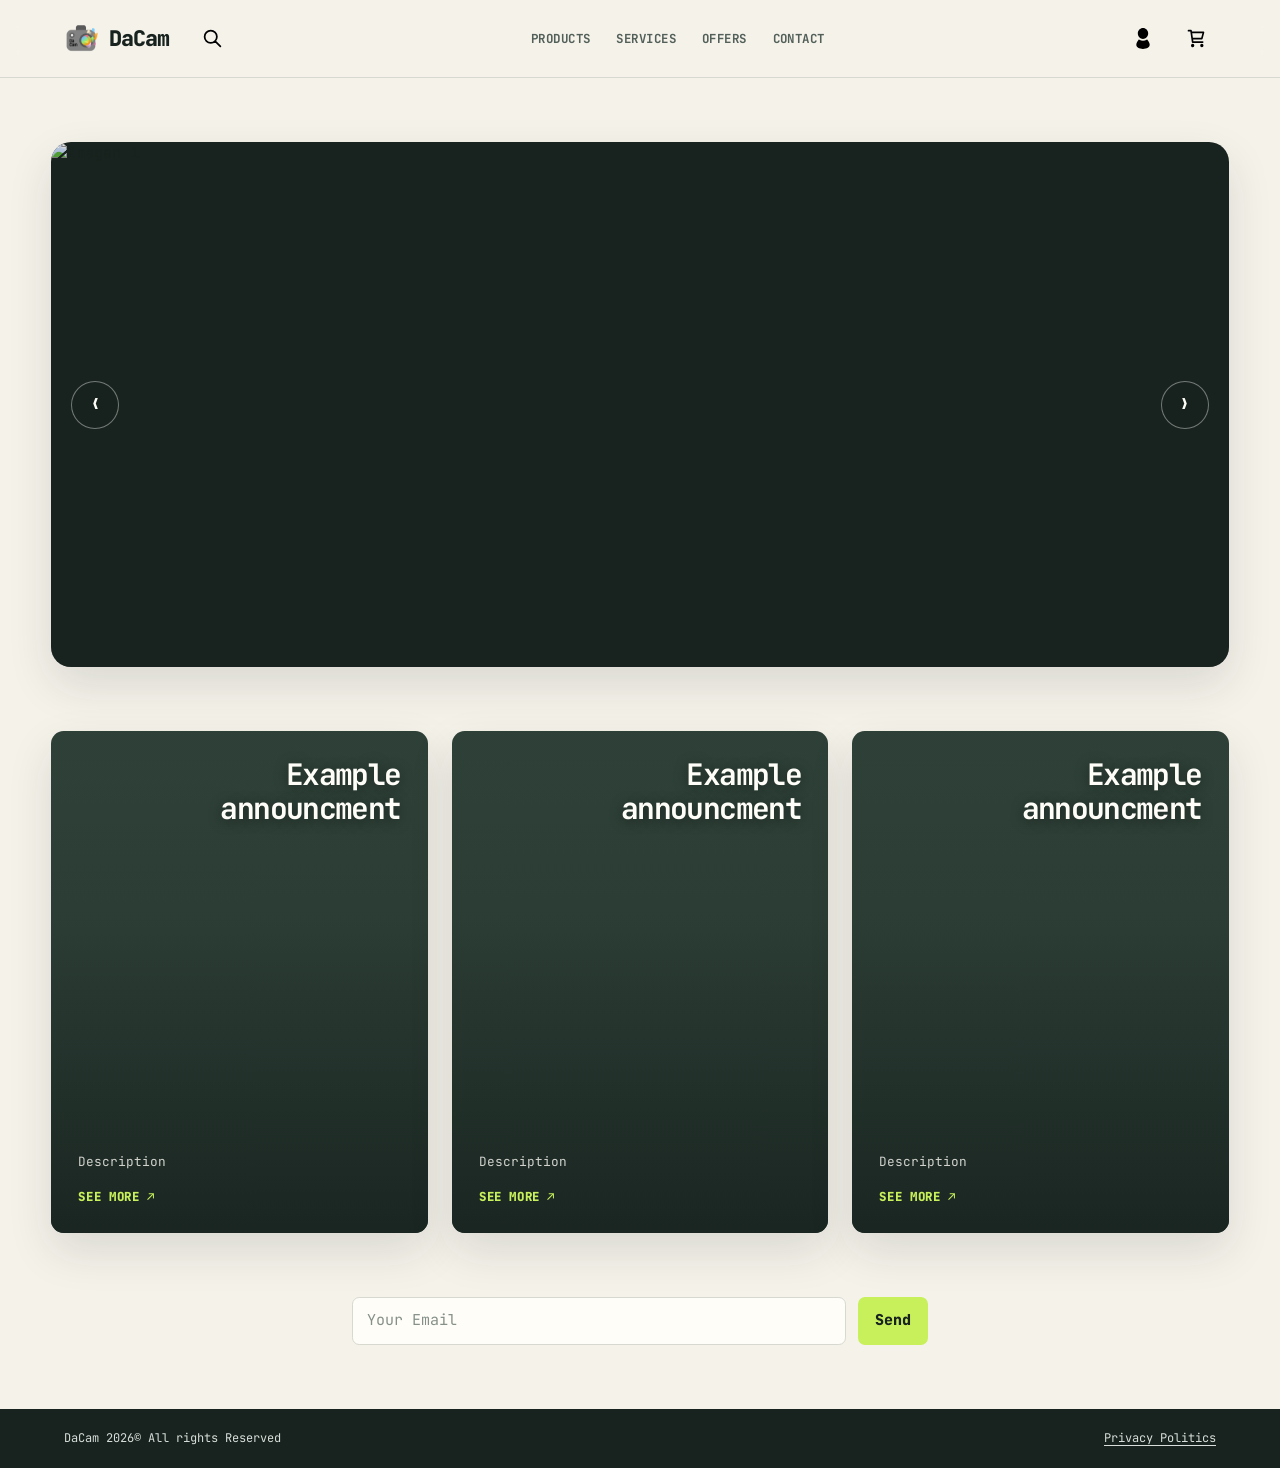
==== index.html @ 2078da5f "cambio rama LIAM" ====
<!DOCTYPE html>
<html lang="en">

<head>
  <meta charset="UTF-8">
  <meta name="viewport" content="width=device-width, initial-scale=1.0">
  <title>DaCam</title>
  <link rel="stylesheet" href="styles/style.css">
  <link rel="preconnect" href="https://fonts.googleapis.com">
  <link rel="preconnect" href="https://fonts.gstatic.com" crossorigin>
  <link href="https://fonts.googleapis.com/css2?family=JetBrains+Mono:ital,wght@0,100..800;1,100..800&display=swap"
    rel="stylesheet">
</head>

<body>
  <header>
    <a class="logo" href="index.html">
      <img src="images/DaCam.png" alt="logo">
      <p>DaCam</p>
    </a>
    <div class="options">
      <button id="search" type="button" aria-label="Buscar"><img src="svgs/search-alt-1-svgrepo-com.svg"
          alt=""></button>
      <ul class="nav">
        <li>
          <a href="products.html">Products</a>
        </li>
        <li>
          <a href="">Services</a>
        </li>
        <li>
          <a href="">offers</a>
        </li>
        <li>
          <a href="">contact</a>
        </li>
      </ul>
      <button id="login" type="button" aria-label="Iniciar sesión"
        onclick="window.location.href='logins/email.html'"><img src="svgs/person-svgrepo-com.svg" alt=""></button>
      <button id="cart" type="button" aria-label="Carrito de compras" onclick="window.location.href='carrito.html'"><img
          src="svgs/cart-shopping-svgrepo-com.svg" alt=""></button>
    </div>
  </header>
  <div class="carousel">
    <div class="carousel-track">
      <div class="carousel-slide"><img src="https://picsum.photos/id/1015/600/400" alt="Imagen 1"></div>
      <div class="carousel-slide"><img src="https://picsum.photos/id/1016/600/400" alt="Imagen 2"></div>
      <div class="carousel-slide"><img src="https://picsum.photos/id/1018/600/400" alt="Imagen 3"></div>

    </div>
    <button class="carousel-button prev">&#10094;</button>
    <button class="carousel-button next">&#10095;</button>
  </div>
  <div class="anuncios">
    <div class="anuncio" id="AN1">
      <h3 class="tituloanunciio">Example announcment</h3>
      <p class="descripcion">Description</p>
      <a href="#">See More</a>
    </div>
    <div class="anuncio" id="AN1">
      <h3 class="tituloanunciio">Example announcment</h3>
      <p class="descripcion">Description</p>
      <a href="#">See More</a>
    </div>
    <div class="anuncio" id="AN1">
      <h3 class="tituloanunciio">Example announcment</h3>
      <p class="descripcion">Description</p>
      <a href="#">See More</a>
    </div>
  </div>
  <div class="lastStock">
    <input id="email" type="email" placeholder="Your Email">
    <button type="button" onclick="send()">Send</button>
  </div>
  <footer>
    <p>DaCam 2026© All rights Reserved</p>
    <a>Privacy Politics</a>
  </footer>
  <script src="scripts/script.js"></script>
</body>

</html>
---- styles/style.css ----
/* ============================================================
   VARIABLES
   ============================================================ */

:root {
  --ink: #18231f;
  --ink-soft: #53605a;
  --paper: #f5f2ea;
  --surface: #fffdf8;
  --line: #d7d8d0;

  --brand: #c7f05a;
  --brand-deep: #8eae29;
  --accent: #ff6e42;
  --danger: #b53535;

  --radius-sm: .45rem;
  --radius-md: .8rem;
  --radius-lg: 1.25rem;

  --space-1: .5rem;
  --space-2: .75rem;
  --space-3: 1rem;
  --space-4: 1.5rem;
  --space-5: 2.25rem;
  --space-6: 4rem;

  --shadow-raised: 0 18px 45px rgb(24 35 31 / 12%);
  --shadow-line: 0 1px 0 rgb(24 35 31 / 8%);

  --transition-fast: 160ms ease;
  --transition-normal: 260ms cubic-bezier(.2, .8, .2, 1);
}


/* ============================================================
   RESET / BASE
   ============================================================ */

*,
*::before,
*::after {
  box-sizing: border-box;
}

html {
  scroll-behavior: smooth;
}

body {
  min-width: 320px;
  margin: 0;
  color: var(--ink);
  background: var(--paper);
  font-family: "JetBrains Mono", ui-monospace, SFMono-Regular, Menlo, monospace;
  font-size: .94rem;
  line-height: 1.55;
}

img {
  max-width: 100%;
}

button,
input {
  font: inherit;
}

button {
  cursor: pointer;
}

a {
  color: inherit;
}


/* ============================================================
   TYPOGRAPHY
   ============================================================ */

h1,
h2,
h3,
p {
  margin-top: 0;
}

h2,
h3 {
  line-height: 1.15;
  letter-spacing: -.055em;
}

h2 {
  font-size: clamp(1.5rem, 3vw, 2.4rem);
}

h3 {
  font-size: clamp(1.05rem, 2vw, 1.3rem);
}


/* ============================================================
   HEADER / NAVIGATION
   ============================================================ */

header {
  position: sticky;
  z-index: 10;
  top: 0;
  display: flex;
  min-height: 4.9rem;
  align-items: center;
  justify-content: space-between;
  gap: var(--space-4);
  padding: .7rem clamp(1rem, 5vw, 5rem);
  background: rgb(245 242 234 / 92%);
  border-bottom: 1px solid var(--line);
  backdrop-filter: blur(14px);
}

/* -- Logo -- */
.logo {
  display: inline-flex;
  align-items: center;
  gap: .65rem;
  text-decoration: none;
  font-weight: 800;
  letter-spacing: -.07em;
}

.logo img {
  width: 2.15rem;
  height: 2.15rem;
  object-fit: contain;
}

.logo p {
  margin: 0;
  font-size: 1.35rem;
}

/* -- Options bar -- */
.options {
  display: flex;
  flex: 1;
  align-items: center;
  justify-content: flex-end;
  gap: clamp(.4rem, 1vw, 1rem);
}

/* -- Nav links -- */
.nav {
  display: flex;
  gap: clamp(.85rem, 2vw, 2rem);
  margin: 0 auto;
  padding: 0;
  list-style: none;
}

.nav a {
  position: relative;
  display: block;
  padding: .45rem 0;
  color: var(--ink-soft);
  font-size: .78rem;
  font-weight: 700;
  letter-spacing: .04em;
  text-decoration: none;
  text-transform: uppercase;
  transition: color var(--transition-fast);
}

.nav a::after {
  position: absolute;
  right: 0;
  bottom: .15rem;
  left: 0;
  height: 2px;
  content: "";
  background: var(--brand-deep);
  transform: scaleX(0);
  transform-origin: left;
  transition: transform var(--transition-fast);
}

.nav a:hover,
.nav a:focus-visible {
  color: var(--ink);
}

.nav a:hover::after,
.nav a:focus-visible::after {
  transform: scaleX(1);
}

/* -- Icon buttons (search / login / cart) -- */
#search,
#login,
#cart {
  display: grid;
  width: 2.5rem;
  height: 2.5rem;
  padding: .55rem;
  place-items: center;
  color: var(--ink);
  background: transparent;
  border: 1px solid transparent;
  border-radius: 50%;
  transition:
    background var(--transition-fast),
    border-color var(--transition-fast),
    transform var(--transition-fast);
}

#search:hover,
#login:hover,
#cart:hover {
  background: var(--surface);
  border-color: var(--line);
  transform: translateY(-2px);
}

#search img,
#login img,
#cart img {
  width: 100%;
  height: 100%;
  object-fit: contain;
}


/* ============================================================
   HOME / CAROUSEL
   ============================================================ */

.carousel {
  position: relative;
  width: min(100% - clamp(2rem, 8vw, 10rem), 88rem);
  margin: clamp(1.5rem, 5vw, 4rem) auto;
  overflow: hidden;
  background: var(--ink);
  border-radius: var(--radius-lg);
  box-shadow: var(--shadow-raised);
}

.carousel-track {
  display: flex;
  transition: transform 500ms cubic-bezier(.2, .8, .2, 1);
}

.carousel-slide {
  flex: 0 0 100%;
  min-width: 100%;
}

.carousel-slide img {
  display: block;
  width: 100%;
  height: clamp(16rem, 41vw, 33rem);
  object-fit: cover;
  opacity: .88;
}

.carousel::after {
  position: absolute;
  right: 0;
  bottom: 0;
  left: 0;
  height: 35%;
  content: "";
  pointer-events: none;
  background: linear-gradient(transparent, rgb(24 35 31 / .35));
}

.carousel-button {
  position: absolute;
  z-index: 1;
  top: 50%;
  display: grid;
  width: 3rem;
  height: 3rem;
  place-items: center;
  color: var(--surface);
  background: rgb(24 35 31 / .65);
  border: 1px solid rgb(255 253 248 / .4);
  border-radius: 50%;
  transform: translateY(-50%);
  transition:
    background var(--transition-fast),
    transform var(--transition-fast);
}

.carousel-button:hover {
  background: var(--accent);
  transform: translateY(-50%) scale(1.06);
}

.carousel-button.prev {
  left: 1.25rem;
}

.carousel-button.next {
  right: 1.25rem;
}


/* ============================================================
   ANUNCIOS / LAST STOCK
   ============================================================ */

.anuncios,
.lastStock {
  width: min(100% - clamp(2rem, 8vw, 10rem), 74rem);
  margin: 0 auto clamp(2rem, 5vw, 4rem);
}

.anuncios {
  display: grid;
  grid-template-columns: repeat(auto-fit, minmax(15rem, 1fr));
  gap: clamp(1rem, 2vw, 1.5rem);
  align-items: start;
}

.anuncio {
  position: relative;
  display: flex;
  flex-direction: column;
  min-height: 21rem;
  aspect-ratio: 3 / 4;
  padding: clamp(1.15rem, 3vw, 1.7rem);
  overflow: hidden;
  isolation: isolate;
  color: var(--surface);
  background: #30433a center / cover no-repeat;
  border-radius: var(--radius-md);
  box-shadow: var(--shadow-raised);
  transition:
    transform var(--transition-normal),
    box-shadow var(--transition-normal);
}

#AN1 {
  background-image: url("https://picsum.photos/id/1015/900/1200");
}

.anuncio::before {
  position: absolute;
  z-index: -1;
  inset: 0;
  content: "";
  background: linear-gradient(180deg,
      rgb(24 35 31 / .1) 10%,
      rgb(24 35 31 / .2) 38%,
      rgb(24 35 31 / .92) 100%);
}

.anuncio:hover {
  box-shadow: 0 25px 50px rgb(24 35 31 / 20%);
  transform: translateY(-5px);
}

.tituloanunciio {
  max-width: 88%;
  margin: 0 0 auto auto;
  font-size: clamp(1.25rem, 2.35vw, 1.85rem);
  text-align: right;
  text-shadow: 0 2px 14px rgb(0 0 0 / .4);
}

.descripcion {
  max-width: 28rem;
  margin: 5.75rem 0 .9rem;
  color: rgb(255 253 248 / .8);
  font-size: .8rem;
}

.anuncio a {
  align-self: flex-start;
  padding: 0;
  color: var(--brand);
  font-size: .78rem;
  font-weight: 800;
  letter-spacing: .05em;
  text-decoration: none;
  text-transform: uppercase;
  transition:
    color var(--transition-fast),
    transform var(--transition-fast);
}

.anuncio a::after {
  margin-left: .45rem;
  content: "↗";
}

.anuncio a:hover {
  color: var(--surface);
  transform: translateX(3px);
}

.lastStock {
  display: flex;
  max-width: 36rem;
  gap: var(--space-2);
  align-items: end;
}


/* ============================================================
   PRODUCT CARD  (.producto)
   Relacion 3/4 — vertical — columna: imagen › titulo › rating › precio
   ============================================================ */

.producto {
  position: relative;
  display: flex;
  flex-direction: column;
  aspect-ratio: 3 / 4;
  overflow: hidden;
  background: var(--surface);
  border: 1px solid var(--line);
  border-radius: var(--radius-md);
  box-shadow: var(--shadow-line);
  text-decoration: none;
  color: var(--ink);
  transition:
    transform var(--transition-normal),
    box-shadow var(--transition-normal);
}

.producto:hover {
  transform: translateY(-5px);
  box-shadow: var(--shadow-raised);
}

/* Imagen */
.producto__img {
  flex: 0 0 58%;
  width: 100%;
  height: 58%;
  object-fit: cover;
  display: block;
  transition: transform var(--transition-normal);
}

.producto:hover .producto__img {
  transform: scale(1.04);
}

/* Cuerpo de texto */
.producto__body {
  display: flex;
  flex-direction: column;
  gap: var(--space-1);
  flex: 1;
  padding: var(--space-3) var(--space-3) var(--space-2);
}

/* Titulo */
.producto__titulo {
  margin: 0;
  font-size: clamp(.85rem, 1.4vw, 1rem);
  font-weight: 700;
  letter-spacing: -.03em;
  line-height: 1.3;
  display: -webkit-box;
  -webkit-line-clamp: 2;
  -webkit-box-orient: vertical;
  overflow: hidden;
}

/* Calificacion */
.producto__rating {
  display: flex;
  align-items: center;
  gap: .35rem;
  font-size: .78rem;
  color: var(--ink-soft);
}

.producto__estrellas {
  color: var(--accent);
  letter-spacing: .1em;
  font-size: .82rem;
}

/* Precio */
.producto__precio {
  margin-top: auto;
  font-size: clamp(1rem, 1.8vw, 1.2rem);
  font-weight: 800;
  letter-spacing: -.06em;
}

.producto__precio--oferta {
  color: var(--brand-deep);
  font-size: .75rem;
  font-weight: 700;
  letter-spacing: 0;
}


/* ============================================================
   PRODUCTS PAGE  (.productsContainer)
   ============================================================ */

.productsContainer {
  width: min(100% - clamp(2rem, 7vw, 8rem), 90rem);
  margin: clamp(1.5rem, 4vw, 3rem) auto;
}

#filters {
  display: flex;
  align-items: center;
  gap: var(--space-2);
  margin-bottom: var(--space-4);
  font-size: .82rem;
  font-weight: 700;
}

#filter {
  min-height: 2.4rem;
  padding: .45rem .75rem;
  background: var(--surface);
  border: 1px solid var(--line);
  border-radius: var(--radius-sm);
  font: inherit;
  cursor: pointer;
  outline: none;
  transition:
    border-color var(--transition-fast),
    box-shadow var(--transition-fast);
}

#filter:focus {
  border-color: var(--brand-deep);
  box-shadow: 0 0 0 3px rgb(199 240 90 / .4);
}

#products {
  display: grid;
  grid-template-columns: repeat(auto-fill, minmax(14rem, 1fr));
  gap: clamp(1rem, 2vw, 1.5rem);
}

#pagination {
  display: flex;
  justify-content: center;
  gap: var(--space-2);
  margin-top: var(--space-5);
}


/* ============================================================
   MAIN PRODUCT LAYOUT  (product detail page)
   ============================================================ */

.mainshop {
  display: grid;
  grid-template-columns: minmax(0, 1.35fr) minmax(16rem, .9fr) minmax(15rem, .65fr);
  gap: clamp(1rem, 2vw, 2rem);
  width: min(100% - clamp(2rem, 7vw, 8rem), 90rem);
  margin: clamp(1.5rem, 4vw, 3.5rem) auto;
  align-items: start;
}

.imgs,
.specs,
.buyPannel,
#questions,
.ratingsMain,
.otherUsersBuy,
#seothers>div {
  background: var(--surface);
  border: 1px solid var(--line);
  border-radius: var(--radius-md);
  box-shadow: var(--shadow-line);
}

/* Product images panel */
.imgs {
  display: grid;
  grid-template-columns: 4.5rem 1fr;
  min-height: 29rem;
  overflow: hidden;
}

.miniImgs {
  display: flex;
  flex-direction: column;
  gap: .65rem;
  padding: .65rem;
  background: #eeece4;
  border-right: 1px solid var(--line);
  overflow-y: auto;
}

/* Botones de miniatura */
.mini-thumb {
  flex: 0 0 auto;
  width: 100%;
  padding: 0;
  background: none;
  border: 2px solid transparent;
  border-radius: var(--radius-sm);
  overflow: hidden;
  cursor: pointer;
  transition:
    border-color var(--transition-fast),
    transform var(--transition-fast);
}

.mini-thumb img {
  display: block;
  width: 100%;
  aspect-ratio: 3 / 4;
  object-fit: cover;
}

.mini-thumb:hover {
  border-color: var(--ink-soft);
  transform: none;
  box-shadow: none;
}

.mini-thumb--activa {
  border-color: var(--brand-deep);
}

.mini-thumb--activa:hover {
  border-color: var(--brand-deep);
}

#buyImage {
  width: 100%;
  height: 100%;
  max-height: 38rem;
  padding: clamp(1rem, 3vw, 2.5rem);
  object-fit: contain;
}

/* Specs */
.specs {
  padding: clamp(1.25rem, 3vw, 2.25rem);
}

.specs h2 {
  margin-bottom: .75rem;
}

#stars,
#starSecond {
  min-height: 1.2rem;
  color: var(--accent);
  letter-spacing: .16em;
}

#buyPrice {
  margin: 1.6rem 0 0;
  font-size: clamp(1.7rem, 3vw, 2.45rem);
  font-weight: 800;
  letter-spacing: -.08em;
}

#buyPriceOffer {
  color: var(--brand-deep);
  font-size: .8rem;
  font-weight: 700;
}

#specsResume {
  padding-left: 1.15rem;
  color: var(--ink-soft);
}

#specsResume li+li {
  margin-top: .6rem;
}

/* Buy panel */
.buyPannel {
  position: sticky;
  top: 6rem;
  display: flex;
  flex-direction: column;
  gap: var(--space-3);
  padding: var(--space-4);
}

#DeliveryPrice,
#buyStock {
  padding: .8rem 0;
  border-bottom: 1px solid var(--line);
  font-weight: 700;
}

#buyButtons {
  display: grid;
  gap: .65rem;
}

.others {
  display: grid;
  gap: .65rem;
  color: var(--ink-soft);
  font-size: .78rem;
}


/* ============================================================
   CONTENT BLOCKS
   ============================================================ */

#seothers {
  display: grid;
  grid-template-columns: repeat(3, minmax(0, 1fr));
  gap: var(--space-3);
  width: min(100% - clamp(2rem, 7vw, 8rem), 90rem);
  margin: 0 auto var(--space-5);
}

#seothers>div {
  min-height: 9rem;
  padding: var(--space-4);
}

#questions,
.ratingsMain,
.otherUsersBuy {
  width: min(100% - clamp(2rem, 7vw, 8rem), 90rem);
  margin: 0 auto var(--space-5);
  padding: clamp(1.25rem, 3vw, 2.25rem);
}

#questions {
  display: grid;
  grid-template-columns: minmax(0, 1fr) auto;
  gap: var(--space-2);
}

#questions a {
  grid-column: 1 / -1;
  color: var(--ink-soft);
  font-size: .8rem;
}

.ratingsMain {
  display: grid;
  grid-template-columns: minmax(11rem, .5fr) 1fr;
  gap: var(--space-5);
}

#ratingsStats {
  padding-right: var(--space-4);
  border-right: 1px solid var(--line);
}

#ratingNumber {
  margin-bottom: .3rem;
  font-size: clamp(2.5rem, 7vw, 5.5rem);
}

.otherUsersBuy>h2 {
  margin-bottom: var(--space-4);
}

#othersCarrousel {
  display: grid;
  grid-template-columns: auto minmax(0, 1fr) auto;
  gap: var(--space-2);
  align-items: center;
}

#othersCarrousel button {
  display: flex;
  align-items: center;
  justify-content: center;
  width: 2.75rem;
  height: 2.75rem;
  padding: 0;
  border: 1px solid var(--line);
  border-radius: 50%;
  background: var(--surface);
  color: var(--ink);
  font-size: 1.1rem;
  cursor: pointer;
  transition:
    background var(--transition-fast),
    border-color var(--transition-fast),
    transform var(--transition-fast);
}

#othersCarrousel button:hover {
  background: var(--brand);
  border-color: var(--brand-deep);
  transform: scale(1.05);
}

#carrouselContainer {
  display: flex;
  gap: var(--space-4);
  overflow-x: auto;
  scroll-behavior: smooth;
  scrollbar-width: none;
  padding: .5rem 0;
}

#carrouselContainer::-webkit-scrollbar {
  display: none;
}

#carrouselContainer .producto {
  flex: 0 0 15rem;
  width: 15rem;
}


/* ============================================================
   FORMS / BUTTONS
   ============================================================ */

input {
  width: 100%;
  min-height: 2.8rem;
  padding: .7rem .85rem;
  color: var(--ink);
  background: var(--surface);
  border: 1px solid var(--line);
  border-radius: var(--radius-sm);
  outline: none;
  transition:
    border-color var(--transition-fast),
    box-shadow var(--transition-fast);
}

input::placeholder {
  color: #849089;
}

input:focus {
  border-color: var(--brand-deep);
  box-shadow: 0 0 0 3px rgb(199 240 90 / .4);
}

input:invalid:not(:placeholder-shown) {
  border-color: var(--danger);
}

button:not(#search, #login, #cart, .carousel-button) {
  min-height: 2.8rem;
  padding: .7rem 1rem;
  color: var(--ink);
  background: var(--brand);
  border: 1px solid transparent;
  border-radius: var(--radius-sm);
  font-weight: 800;
  transition:
    background var(--transition-fast),
    transform var(--transition-fast),
    box-shadow var(--transition-fast);
}

button:not(#search, #login, #cart, .carousel-button):hover {
  background: #d8f980;
  transform: translateY(-2px);
  box-shadow: 0 7px 16px rgb(24 35 31 / .12);
}

button:not(#search, #login, #cart, .carousel-button):active {
  transform: translateY(0);
  box-shadow: none;
}

#buyAddToCart,
#help {
  background: var(--surface);
  border-color: var(--ink);
}

#buyAddToCart:hover,
#help:hover {
  background: #eeece4;
}

button:disabled {
  opacity: .5;
  cursor: not-allowed;
  transform: none !important;
  box-shadow: none !important;
}

:focus-visible {
  outline: 3px solid var(--accent);
  outline-offset: 3px;
}


/* ============================================================
   FOOTER
   ============================================================ */

footer {
  display: flex;
  justify-content: space-between;
  gap: var(--space-3);
  width: 100%;
  margin-top: var(--space-6);
  padding: 1.25rem clamp(1rem, 5vw, 5rem);
  color: #d8ded9;
  background: var(--ink);
  font-size: .75rem;
}

footer p {
  margin: 0;
}

footer a {
  text-decoration: underline;
  text-underline-offset: .2rem;
}


/* ============================================================
   RESPONSIVE
   ============================================================ */

@media (max-width: 960px) {
  .mainshop {
    grid-template-columns: minmax(0, 1fr) minmax(16rem, .8fr);
  }

  .buyPannel {
    position: static;
    grid-column: 1 / -1;
    display: grid;
    grid-template-columns: repeat(2, 1fr);
    align-items: start;
  }

  #buyButtons {
    grid-column: 1 / -1;
    grid-template-columns: 1fr 1fr;
  }

  .others {
    grid-column: 1 / -1;
    grid-template-columns: repeat(3, 1fr);
  }
}

@media (max-width: 700px) {
  header {
    position: static;
    flex-wrap: wrap;
    gap: .3rem;
  }

  .options {
    width: 100%;
    flex-wrap: wrap;
  }

  .nav {
    order: 3;
    width: 100%;
    justify-content: space-between;
    gap: .4rem;
  }

  .nav a {
    font-size: .66rem;
  }

  .carousel,
  .anuncios,
  .lastStock,
  .mainshop,
  #seothers,
  #questions,
  .ratingsMain,
  .otherUsersBuy {
    width: calc(100% - 2rem);
  }

  .carousel {
    border-radius: var(--radius-md);
  }

  .carousel-button {
    width: 2.55rem;
    height: 2.55rem;
  }

  .carousel-button.prev {
    left: .65rem;
  }

  .carousel-button.next {
    right: .65rem;
  }

  .anuncios {
    grid-template-columns: repeat(auto-fit, minmax(13.5rem, 1fr));
  }

  .anuncio {
    min-height: 18rem;
  }

  .lastStock {
    align-items: stretch;
  }

  .lastStock button {
    flex: 0 0 auto;
  }

  .mainshop,
  .ratingsMain {
    grid-template-columns: 1fr;
  }

  .imgs {
    min-height: 20rem;
  }

  .buyPannel {
    grid-column: auto;
    grid-template-columns: 1fr;
  }

  .others {
    grid-column: auto;
  }

  #seothers {
    grid-template-columns: 1fr;
  }

  #questions {
    grid-template-columns: 1fr;
  }

  .ratingsMain {
    gap: var(--space-4);
  }

  #ratingsStats {
    padding: 0 0 var(--space-3);
    border-right: 0;
    border-bottom: 1px solid var(--line);
  }

  footer {
    flex-direction: column;
  }
}

@media (max-width: 420px) {
  .imgs {
    grid-template-columns: 1fr;
  }

  .miniImgs {
    display: none;
  }

  #buyButtons {
    grid-template-columns: 1fr;
  }

  .lastStock {
    flex-direction: column;
  }
}


/* ============================================================
   PRODUCT CARD  (.producto)
   Relacion 3/4 — vertical — columna: imagen › titulo › rating › precio
   ============================================================ */

.producto {
  position: relative;
  display: flex;
  flex-direction: column;
  aspect-ratio: 3 / 4;
  overflow: hidden;
  background: var(--surface);
  border: 1px solid var(--line);
  border-radius: var(--radius-md);
  box-shadow: var(--shadow-line);
  text-decoration: none;
  color: var(--ink);
  transition:
    transform var(--transition-normal),
    box-shadow var(--transition-normal);
}

.producto:hover {
  transform: translateY(-5px);
  box-shadow: var(--shadow-raised);
}

/* Imagen */
.producto__img {
  flex: 0 0 58%;
  width: 100%;
  height: 58%;
  object-fit: cover;
  display: block;
  transition: transform var(--transition-normal);
}

.producto:hover .producto__img {
  transform: scale(1.04);
}

/* Cuerpo de texto */
.producto__body {
  display: flex;
  flex-direction: column;
  gap: var(--space-1);
  flex: 1;
  padding: var(--space-3) var(--space-3) var(--space-2);
}

/* Titulo */
.producto__titulo {
  margin: 0;
  font-size: clamp(.85rem, 1.4vw, 1rem);
  font-weight: 700;
  letter-spacing: -.03em;
  line-height: 1.3;
  display: -webkit-box;
  -webkit-line-clamp: 2;
  -webkit-box-orient: vertical;
  overflow: hidden;
}

/* Calificacion */
.producto__rating {
  display: flex;
  align-items: center;
  gap: .35rem;
  font-size: .78rem;
  color: var(--ink-soft);
}

.producto__estrellas {
  color: var(--accent);
  letter-spacing: .1em;
  font-size: .82rem;
}

/* Precio */
.producto__precio {
  margin-top: auto;
  margin-bottom: 0;
  font-size: clamp(1rem, 1.8vw, 1.2rem);
  font-weight: 800;
  letter-spacing: -.06em;
}

.producto__precio--oferta {
  display: block;
  color: var(--ink-soft);
  font-size: .72rem;
  font-weight: 400;
  letter-spacing: 0;
  text-decoration: line-through;
}


/* ============================================================
   PRODUCTS PAGE  (.productsContainer)
   ============================================================ */

.productsContainer {
  width: min(100% - clamp(2rem, 7vw, 8rem), 90rem);
  margin: clamp(1.5rem, 4vw, 3rem) auto;
}

#filters {
  display: flex;
  align-items: center;
  gap: var(--space-2);
  margin-bottom: var(--space-4);
  font-size: .82rem;
  font-weight: 700;
}

#filter {
  min-height: 2.4rem;
  padding: .45rem .75rem;
  background: var(--surface);
  border: 1px solid var(--line);
  border-radius: var(--radius-sm);
  font: inherit;
  cursor: pointer;
  outline: none;
  transition:
    border-color var(--transition-fast),
    box-shadow var(--transition-fast);
}

#filter:focus {
  border-color: var(--brand-deep);
  box-shadow: 0 0 0 3px rgb(199 240 90 / .4);
}

#products {
  display: grid;
  grid-template-columns: repeat(auto-fill, minmax(14rem, 1fr));
  gap: clamp(1rem, 2vw, 1.5rem);
}

/* Paginacion */
#pagination {
  display: flex;
  justify-content: center;
  flex-wrap: wrap;
  gap: var(--space-1);
  margin-top: var(--space-5);
}

.pag-btn {
  min-height: 2.4rem;
  min-width: 2.4rem;
  padding: .45rem .75rem;
  font-weight: 700;
}

.pag-btn--activa {
  background: var(--ink);
  color: var(--paper);
  border-color: var(--ink);
}

.pag-btn--activa:hover {
  background: var(--ink);
  transform: none;
  box-shadow: none;
}


/* ============================================================
   RATING ITEMS  (comentarios en compra.html)
   ============================================================ */

.rating-item {
    padding: var(--space-3) 0;
    border-bottom: 1px solid var(--line);
}

.rating-item:last-child {
    border-bottom: none;
}

.rating-item__header {
    display: flex;
    align-items: center;
    gap: var(--space-2);
    margin-bottom: .4rem;
    font-size: .78rem;
    color: var(--ink-soft);
}

.rating-item__estrellas {
    color: var(--accent);
    letter-spacing: .1em;
}

.rating-item__lugar {
    font-weight: 700;
    color: var(--ink);
}

.rating-item__fecha {
    margin-left: auto;
}

.rating-item__comentario {
    margin: 0;
    font-size: .88rem;
    line-height: 1.5;
}


/* ============================================================
   CARRITO DE COMPRAS PAGE
   ============================================================ */

.carrito-page {
  width: min(100% - clamp(2rem, 7vw, 8rem), 90rem);
  margin: var(--space-4) auto var(--space-5);
}

.carrito-header-title {
  margin-bottom: var(--space-4);
}

.carrito-layout {
  display: grid;
  grid-template-columns: 1fr minmax(18rem, 24rem);
  gap: var(--space-5);
  align-items: start;
}

@media (max-width: 58rem) {
  .carrito-layout {
    grid-template-columns: 1fr;
  }
}

.carrito-grid {
  display: grid;
  grid-template-columns: repeat(auto-fill, minmax(14rem, 1fr));
  gap: var(--space-4);
}

.carrito-item {
  display: flex;
  flex-direction: column;
  background: var(--surface);
  border: 1px solid var(--line);
  border-radius: var(--radius-md);
  box-shadow: var(--shadow-line);
  overflow: hidden;
}

.carrito-item .producto {
  border: none;
  box-shadow: none;
  border-radius: 0;
  height: 100%;
}

.btn-quitar {
  width: calc(100% - 1.5rem);
  margin: 0.5rem auto 1rem;
  padding: .5rem .75rem;
  background: #fff0f0;
  color: var(--danger, #d93838);
  border: 1px solid #fcc;
  border-radius: var(--radius-sm);
  font-weight: 700;
  font-size: .82rem;
  cursor: pointer;
  transition: background var(--transition-fast);
}

.btn-quitar:hover {
  background: #ffe0e0;
}

.carrito-resumen {
  padding: var(--space-4);
  background: var(--surface);
  border: 1px solid var(--line);
  border-radius: var(--radius-md);
  box-shadow: var(--shadow-line);
  display: flex;
  flex-direction: column;
  gap: var(--space-3);
  position: sticky;
  top: 6rem;
}

.carrito-resumen h2 {
  font-size: 1.3rem;
  border-bottom: 1px solid var(--line);
  padding-bottom: .6rem;
}

.resumen-filas {
  display: flex;
  flex-direction: column;
  gap: .55rem;
  font-size: .9rem;
}

.resumen-fila {
  display: flex;
  justify-content: space-between;
  align-items: center;
  gap: .5rem;
}

.resumen-total {
  display: flex;
  justify-content: space-between;
  align-items: center;
  font-weight: 800;
  font-size: 1.15rem;
  border-top: 1px solid var(--line);
  padding-top: .75rem;
  margin-top: .4rem;
}

.tarjeta-status {
  padding: .85rem;
  border-radius: var(--radius-sm);
  font-size: .85rem;
  display: flex;
  flex-direction: column;
  gap: .4rem;
}

.tarjeta-status--ok {
  background: #f0faf4;
  border: 1px solid #c6ebd4;
  color: var(--brand-deep);
}

.tarjeta-status--vacio {
  background: #fff8eb;
  border: 1px solid #fce4b8;
  color: #946200;
}

.btn-comprar-cart {
  width: 100%;
  padding: .85rem;
  background: var(--brand-deep);
  color: #fff;
  border: none;
  border-radius: var(--radius-sm);
  font-size: 1rem;
  font-weight: 700;
  cursor: pointer;
  transition: opacity var(--transition-fast);
}

.btn-comprar-cart:hover {
  opacity: 0.9;
}

.btn-comprar-cart:disabled {
  background: #aaa;
  cursor: not-allowed;
  opacity: 0.6;
}


/* ============================================================
   ACCESSIBILITY
   ============================================================ */


@media (prefers-reduced-motion: reduce) {

  *,
  *::before,
  *::after {
    scroll-behavior: auto !important;
    transition-duration: .01ms !important;
    animation-duration: .01ms !important;
    animation-iteration-count: 1 !important;
  }
}
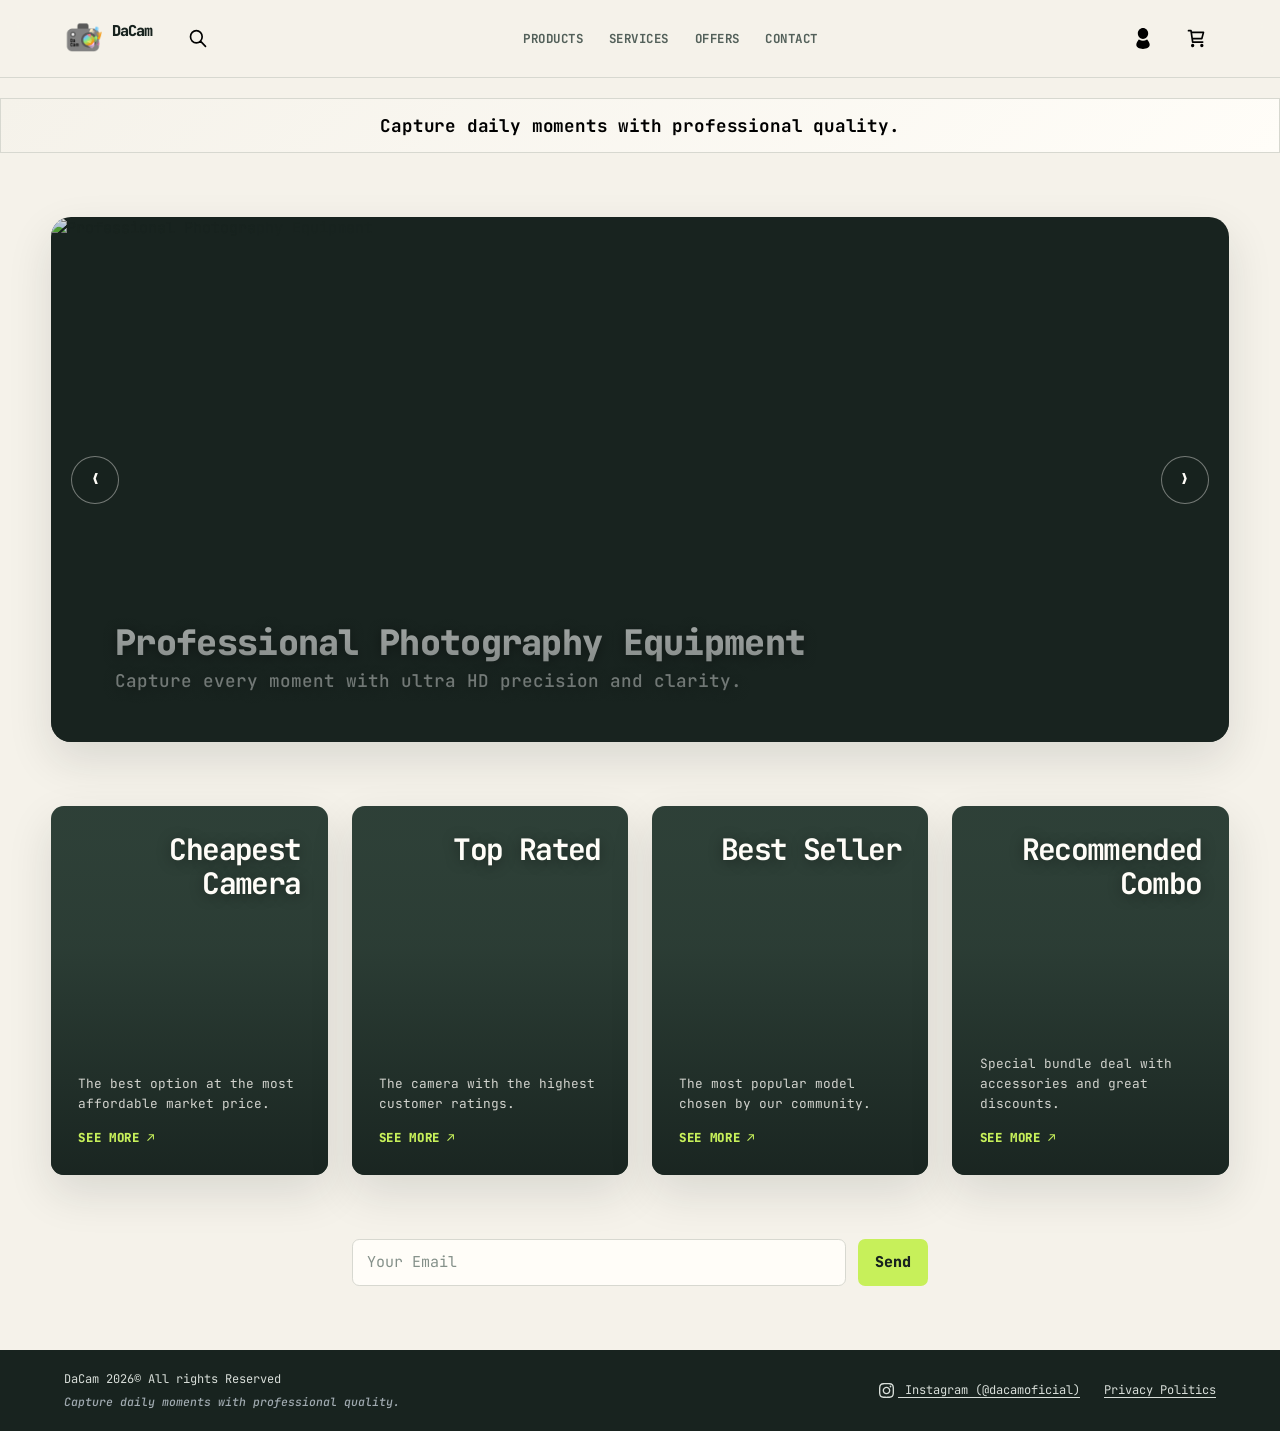
==== commit aaa9d0f5: "chavez" ====
--- a/index.html
+++ b/index.html
@@ -41,31 +41,56 @@
           src="svgs/cart-shopping-svgrepo-com.svg" alt=""></button>
     </div>
   </header>
+  <div class="brand-slogan-banner">
+    <p class="brand-slogan-text">Capture daily moments with professional quality.</p>
+  </div>
   <div class="carousel">
     <div class="carousel-track">
-      <div class="carousel-slide"><img src="https://picsum.photos/id/1015/600/400" alt="Imagen 1"></div>
-      <div class="carousel-slide"><img src="https://picsum.photos/id/1016/600/400" alt="Imagen 2"></div>
-      <div class="carousel-slide"><img src="https://picsum.photos/id/1018/600/400" alt="Imagen 3"></div>
-
+      <div class="carousel-slide">
+        <img src="https://picsum.photos/id/1015/1200/500" alt="Professional Photography Equipment">
+        <div class="carousel-caption">
+          <h2>Professional Photography Equipment</h2>
+          <p>Capture every moment with ultra HD precision and clarity.</p>
+        </div>
+      </div>
+      <div class="carousel-slide">
+        <img src="https://picsum.photos/id/1016/1200/500" alt="Explore High-Resolution Lenses">
+        <div class="carousel-caption">
+          <h2>Explore High-Resolution Lenses</h2>
+          <p>Premium glass optics engineered for wildlife, landscape and sports.</p>
+        </div>
+      </div>
+      <div class="carousel-slide">
+        <img src="https://picsum.photos/id/1018/1200/500" alt="Exclusive Studio Deals">
+        <div class="carousel-caption">
+          <h2>Exclusive Studio Deals & Combos</h2>
+          <p>Discover flagship camera bodies with national warranty.</p>
+        </div>
+      </div>
     </div>
     <button class="carousel-button prev">&#10094;</button>
     <button class="carousel-button next">&#10095;</button>
   </div>
   <div class="anuncios">
     <div class="anuncio" id="AN1">
-      <h3 class="tituloanunciio">Example announcment</h3>
-      <p class="descripcion">Description</p>
-      <a href="#">See More</a>
+      <h3 class="tituloanunciio">Cheapest Camera</h3>
+      <p class="descripcion" id="desc-barata">The best option at the most affordable market price.</p>
+      <a href="products.html" id="link-barata">See More</a>
     </div>
-    <div class="anuncio" id="AN1">
-      <h3 class="tituloanunciio">Example announcment</h3>
-      <p class="descripcion">Description</p>
-      <a href="#">See More</a>
+    <div class="anuncio" id="AN2">
+      <h3 class="tituloanunciio">Top Rated</h3>
+      <p class="descripcion" id="desc-valuada">The camera with the highest customer ratings.</p>
+      <a href="products.html" id="link-valuada">See More</a>
     </div>
-    <div class="anuncio" id="AN1">
-      <h3 class="tituloanunciio">Example announcment</h3>
-      <p class="descripcion">Description</p>
-      <a href="#">See More</a>
+    <div class="anuncio" id="AN3">
+      <h3 class="tituloanunciio">Best Seller</h3>
+      <p class="descripcion" id="desc-vendida">The most popular model chosen by our community.</p>
+      <a href="products.html" id="link-vendida">See More</a>
+    </div>
+    <div class="anuncio" id="AN4">
+      <h3 class="tituloanunciio">Recommended Combo</h3>
+      <p class="descripcion" id="desc-combo">Special bundle deal with accessories and great discounts.</p>
+      <a href="products.html" id="link-combo">See More</a>
     </div>
   </div>
   <div class="lastStock">
@@ -73,10 +98,25 @@
     <button type="button" onclick="send()">Send</button>
   </div>
   <footer>
-    <p>DaCam 2026© All rights Reserved</p>
-    <a>Privacy Politics</a>
+    <div class="footer-info">
+      <p>DaCam 2026© All rights Reserved</p>
+      <span class="footer-slogan">Capture daily moments with professional quality.</span>
+    </div>
+    <div class="footer-links">
+      <a href="https://www.instagram.com/dacamoficial/" target="_blank" rel="noopener noreferrer"
+        class="instagram-link">
+        <svg width="15" height="15" viewBox="0 0 24 24" fill="currentColor" aria-hidden="true"
+          style="vertical-align: middle; margin-right: 4px;">
+          <path
+            d="M12 2.163c3.204 0 3.584.012 4.85.07 3.252.148 4.771 1.691 4.919 4.919.058 1.265.069 1.645.069 4.849 0 3.205-.012 3.584-.069 4.849-.149 3.225-1.664 4.771-4.919 4.919-1.266.058-1.644.07-4.85.07-3.204 0-3.584-.012-4.849-.07-3.26-.149-4.771-1.699-4.919-4.92-.058-1.265-.07-1.644-.07-4.849 0-3.204.013-3.583.07-4.849.149-3.227 1.664-4.771 4.919-4.919 1.266-.057 1.645-.069 4.849-.069zm0-2.163c-3.259 0-3.667.014-4.947.072-4.358.2-6.78 2.618-6.98 6.98-.059 1.281-.073 1.689-.073 4.948 0 3.259.014 3.668.072 4.948.2 4.358 2.618 6.78 6.98 6.98 1.281.058 1.689.072 4.948.072 3.259 0 3.668-.014 4.948-.072 4.354-.2 6.782-2.618 6.979-6.98.059-1.28.073-1.689.073-4.948 0-3.259-.014-3.667-.072-4.947-.196-4.354-2.617-6.78-6.979-6.98-1.281-.059-1.69-.073-4.949-.073zm0 5.838c-3.403 0-6.162 2.759-6.162 6.162s2.759 6.163 6.162 6.163 6.162-2.759 6.162-6.163c0-3.403-2.759-6.162-6.162-6.162zm0 10.162c-2.209 0-4-1.79-4-4 0-2.209 1.791-4 4-4s4 1.791 4 4c0 2.21-1.791 4-4 4zm6.406-11.845c-.796 0-1.441.645-1.441 1.44s.645 1.44 1.441 1.44c.795 0 1.439-.645 1.439-1.44s-.644-1.44-1.439-1.44z" />
+        </svg>
+        Instagram (@dacamoficial)
+      </a>
+      <a href="#">Privacy Politics</a>
+    </div>
   </footer>
   <script src="scripts/script.js"></script>
+  <script src="scripts/search.js"></script>
 </body>
 
 </html>
--- a/styles/style.css
+++ b/styles/style.css
@@ -131,14 +131,30 @@
 }
 
 .logo img {
-  width: 2.15rem;
-  height: 2.15rem;
+  width: 2.35rem;
+  height: 2.35rem;
   object-fit: contain;
 }
 
-.logo p {
+.logo-text {
+  display: flex;
+  flex-direction: column;
+  line-height: 1.05;
+}
+
+.logo-text p {
   margin: 0;
   font-size: 1.35rem;
+  letter-spacing: -0.05em;
+  color: var(--ink);
+}
+
+.logo-text .slogan {
+  font-size: 0.62rem;
+  font-weight: 700;
+  color: var(--brand-deep);
+  letter-spacing: 0.01em;
+  white-space: nowrap;
 }
 
 /* -- Options bar -- */
@@ -222,12 +238,37 @@
   transform: translateY(-2px);
 }
 
+#cart {
+  position: relative;
+}
+
 #search img,
 #login img,
 #cart img {
   width: 100%;
   height: 100%;
   object-fit: contain;
+}
+
+/* Badge con la cantidad de items del carrito */
+.cart-count {
+  position: absolute;
+  top: -0.2rem;
+  right: -0.25rem;
+  min-width: 1.25rem;
+  height: 1.25rem;
+  padding: 0 0.3rem;
+  background: var(--brand-deep);
+  color: #ffffff;
+  font-size: 0.72rem;
+  font-weight: 800;
+  border-radius: 1rem;
+  display: flex;
+  align-items: center;
+  justify-content: center;
+  box-shadow: 0 2px 6px rgb(24 35 31 / 30%);
+  pointer-events: none;
+  line-height: 1;
 }
 
 
@@ -251,6 +292,7 @@
 }
 
 .carousel-slide {
+  position: relative;
   flex: 0 0 100%;
   min-width: 100%;
 }
@@ -263,15 +305,44 @@
   opacity: .88;
 }
 
+.carousel-caption {
+  position: absolute;
+  bottom: clamp(1.25rem, 4vw, 3rem);
+  left: clamp(1.5rem, 5vw, 4rem);
+  right: clamp(1.5rem, 5vw, 4rem);
+  z-index: 2;
+  color: #ffffff;
+  text-shadow: 0 2px 12px rgba(0, 0, 0, 0.75);
+  max-width: 44rem;
+  pointer-events: none;
+}
+
+.carousel-caption h2 {
+  font-size: clamp(1.2rem, 3.5vw, 2.2rem);
+  font-weight: 800;
+  margin: 0 0 0.35rem 0;
+  line-height: 1.15;
+  color: #ffffff;
+  letter-spacing: -0.02em;
+}
+
+.carousel-caption p {
+  font-size: clamp(0.8rem, 1.8vw, 1.1rem);
+  font-weight: 500;
+  margin: 0;
+  color: rgba(255, 255, 255, 0.92);
+  line-height: 1.4;
+}
+
 .carousel::after {
   position: absolute;
   right: 0;
   bottom: 0;
   left: 0;
-  height: 35%;
+  height: 50%;
   content: "";
   pointer-events: none;
-  background: linear-gradient(transparent, rgb(24 35 31 / .35));
+  background: linear-gradient(transparent, rgb(24 35 31 / .75));
 }
 
 .carousel-button {
@@ -345,6 +416,18 @@
   background-image: url("https://picsum.photos/id/1015/900/1200");
 }
 
+#AN2 {
+  background-image: url("https://picsum.photos/id/1025/900/1200");
+}
+
+#AN3 {
+  background-image: url("https://picsum.photos/id/1069/900/1200");
+}
+
+#AN4 {
+  background-image: url("https://picsum.photos/id/1084/900/1200");
+}
+
 .anuncio::before {
   position: absolute;
   z-index: -1;
@@ -694,6 +777,109 @@
   padding: .8rem 0;
   border-bottom: 1px solid var(--line);
   font-weight: 700;
+}
+
+/* Purchase / Rental mode styling */
+.purchase-mode-box {
+  display: flex;
+  flex-direction: column;
+  gap: 0.4rem;
+  padding: 0.75rem 0;
+  border-bottom: 1px solid var(--line);
+}
+
+.mode-label {
+  font-size: 0.75rem;
+  font-weight: 800;
+  color: var(--ink-soft);
+  text-transform: uppercase;
+  letter-spacing: 0.04em;
+}
+
+.mode-options {
+  display: flex;
+  flex-direction: column;
+  gap: 0.35rem;
+}
+
+.mode-radio-label {
+  display: flex;
+  align-items: center;
+  gap: 0.5rem;
+  font-size: 0.85rem;
+  font-weight: 700;
+  cursor: pointer;
+  padding: 0.45rem 0.6rem;
+  border-radius: var(--radius-sm);
+  background: var(--paper);
+  border: 1px solid var(--line);
+  transition: border-color var(--transition-fast), background var(--transition-fast);
+}
+
+.mode-radio-label:has(input:checked) {
+  border-color: var(--brand-deep);
+  background: var(--surface);
+}
+
+.mode-radio-label input {
+  accent-color: var(--brand-deep);
+  width: 1rem;
+  height: 1rem;
+}
+
+.rental-controls-box {
+  display: flex;
+  flex-direction: column;
+  gap: 0.6rem;
+  padding: 0.75rem;
+  background: var(--paper);
+  border: 1px solid var(--line);
+  border-radius: var(--radius-sm);
+}
+
+.rental-days-row {
+  display: flex;
+  align-items: center;
+  gap: 0.5rem;
+}
+
+.rental-days-row input {
+  width: 5rem;
+  min-height: 2.4rem;
+  padding: 0.35rem 0.6rem;
+  font-size: 1rem;
+  font-weight: 800;
+  text-align: center;
+  border: 1px solid var(--line);
+  border-radius: var(--radius-sm);
+  background: var(--surface);
+}
+
+.days-unit {
+  font-size: 0.85rem;
+  font-weight: 700;
+  color: var(--ink-soft);
+}
+
+.rental-calc-info {
+  display: flex;
+  flex-direction: column;
+  gap: 0.3rem;
+  font-size: 0.82rem;
+  padding-top: 0.4rem;
+  border-top: 1px dashed var(--line);
+}
+
+.calc-line {
+  display: flex;
+  justify-content: space-between;
+  align-items: center;
+}
+
+.calc-total {
+  font-size: 0.95rem;
+  color: var(--brand-deep);
+  padding-top: 0.25rem;
 }
 
 #buyButtons {
@@ -848,7 +1034,7 @@
   border-color: var(--danger);
 }
 
-button:not(#search, #login, #cart, .carousel-button) {
+button:not(#search, #login, #cart, .carousel-button, .mini-thumb, .pag-btn) {
   min-height: 2.8rem;
   padding: .7rem 1rem;
   color: var(--ink);
@@ -862,13 +1048,13 @@
     box-shadow var(--transition-fast);
 }
 
-button:not(#search, #login, #cart, .carousel-button):hover {
+button:not(#search, #login, #cart, .carousel-button, .mini-thumb, .pag-btn):hover {
   background: #d8f980;
   transform: translateY(-2px);
   box-shadow: 0 7px 16px rgb(24 35 31 / .12);
 }
 
-button:not(#search, #login, #cart, .carousel-button):active {
+button:not(#search, #login, #cart, .carousel-button, .mini-thumb, .pag-btn):active {
   transform: translateY(0);
   box-shadow: none;
 }
@@ -904,6 +1090,8 @@
 footer {
   display: flex;
   justify-content: space-between;
+  align-items: center;
+  flex-wrap: wrap;
   gap: var(--space-3);
   width: 100%;
   margin-top: var(--space-6);
@@ -913,13 +1101,57 @@
   font-size: .75rem;
 }
 
+/* Brand Slogan Banner */
+.brand-slogan-banner {
+  width: 100%;
+  margin: 1.25rem auto 0;
+  padding: 0.8rem 1.25rem;
+  background: linear-gradient(135deg, var(--paper) 0%, var(--surface) 100%);
+  border: 1px solid var(--line);
+  text-align: center;
+  box-shadow: var(--shadow-subtle);
+}
+
+.brand-slogan-text {
+  margin: 0;
+  font-size: clamp(0.85rem, 2vw, 1.1rem);
+  font-weight: 700;
+  color: black;
+  letter-spacing: -0.01em;
+}
+
 footer p {
   margin: 0;
 }
 
+.footer-info {
+  display: flex;
+  flex-direction: column;
+  gap: 0.25rem;
+}
+
+.footer-slogan {
+  font-size: 0.72rem;
+  color: #a0aab0;
+  font-style: italic;
+  font-weight: 500;
+}
+
+.footer-links {
+  display: flex;
+  align-items: center;
+  gap: 1.5rem;
+}
+
 footer a {
+  color: #d8ded9;
   text-decoration: underline;
   text-underline-offset: .2rem;
+  transition: color var(--transition-fast);
+}
+
+footer a:hover {
+  color: var(--brand);
 }
 
 
@@ -1252,41 +1484,41 @@
    ============================================================ */
 
 .rating-item {
-    padding: var(--space-3) 0;
-    border-bottom: 1px solid var(--line);
+  padding: var(--space-3) 0;
+  border-bottom: 1px solid var(--line);
 }
 
 .rating-item:last-child {
-    border-bottom: none;
+  border-bottom: none;
 }
 
 .rating-item__header {
-    display: flex;
-    align-items: center;
-    gap: var(--space-2);
-    margin-bottom: .4rem;
-    font-size: .78rem;
-    color: var(--ink-soft);
+  display: flex;
+  align-items: center;
+  gap: var(--space-2);
+  margin-bottom: .4rem;
+  font-size: .78rem;
+  color: var(--ink-soft);
 }
 
 .rating-item__estrellas {
-    color: var(--accent);
-    letter-spacing: .1em;
+  color: var(--accent);
+  letter-spacing: .1em;
 }
 
 .rating-item__lugar {
-    font-weight: 700;
-    color: var(--ink);
+  font-weight: 700;
+  color: var(--ink);
 }
 
 .rating-item__fecha {
-    margin-left: auto;
+  margin-left: auto;
 }
 
 .rating-item__comentario {
-    margin: 0;
-    font-size: .88rem;
-    line-height: 1.5;
+  margin: 0;
+  font-size: .88rem;
+  line-height: 1.5;
 }
 
 
@@ -1447,6 +1679,146 @@
 
 
 /* ============================================================
+   INLINE HEADER SEARCH & LINEAR SEARCH DROPDOWN
+   ============================================================ */
+
+.hidden {
+  display: none !important;
+}
+
+.search-box-inline {
+  position: relative;
+  display: flex;
+  align-items: center;
+}
+
+.search-input-inline {
+  width: 0;
+  opacity: 0;
+  padding: 0;
+  min-height: 2.5rem;
+  border: 1px solid transparent;
+  border-radius: 2rem;
+  background: var(--surface);
+  color: var(--ink);
+  font-size: 0.85rem;
+  outline: none;
+  transition: width 280ms cubic-bezier(0.4, 0, 0.2, 1),
+    opacity 200ms ease,
+    padding 200ms ease,
+    border-color 200ms ease;
+  pointer-events: none;
+}
+
+.search-box-inline.active .search-input-inline {
+  width: clamp(12rem, 25vw, 20rem);
+  opacity: 1;
+  padding: 0.5rem 2.5rem 0.5rem 1rem;
+  border-color: var(--line);
+  pointer-events: auto;
+}
+
+.search-input-inline:focus {
+  border-color: var(--brand-deep);
+  box-shadow: 0 0 0 3px rgb(199 240 90 / 35%);
+}
+
+#search {
+  flex-shrink: 0;
+}
+
+.search-box-inline.active #search {
+  position: absolute;
+  right: 0.2rem;
+  background: transparent;
+  border-color: transparent;
+}
+
+.search-dropdown {
+  position: absolute;
+  top: calc(100% + 0.6rem);
+  right: 0;
+  width: clamp(18rem, 80vw, 26rem);
+  max-height: 24rem;
+  overflow-y: auto;
+  background: var(--surface);
+  border: 1px solid var(--line);
+  border-radius: var(--radius-md);
+  box-shadow: 0 16px 40px rgb(24 35 31 / 18%);
+  padding: 0.5rem;
+  display: flex;
+  flex-direction: column;
+  gap: 0.4rem;
+  z-index: 1000;
+  animation: searchFadeIn 180ms ease-out;
+}
+
+@keyframes searchFadeIn {
+  from {
+    opacity: 0;
+    transform: translateY(-6px);
+  }
+
+  to {
+    opacity: 1;
+    transform: translateY(0);
+  }
+}
+
+.search-dropdown-item {
+  display: flex;
+  align-items: center;
+  gap: 0.85rem;
+  padding: 0.55rem 0.75rem;
+  border-radius: var(--radius-sm);
+  text-decoration: none;
+  color: var(--ink);
+  background: transparent;
+  transition: background var(--transition-fast);
+}
+
+.search-dropdown-item:hover {
+  background: var(--paper);
+}
+
+.search-dropdown-item img {
+  width: 2.8rem;
+  height: 2.8rem;
+  object-fit: cover;
+  border-radius: var(--radius-sm);
+  flex-shrink: 0;
+}
+
+.search-dropdown-info {
+  display: flex;
+  flex-direction: column;
+  gap: 0.15rem;
+  overflow: hidden;
+}
+
+.search-dropdown-title {
+  font-weight: 700;
+  font-size: 0.85rem;
+  white-space: nowrap;
+  overflow: hidden;
+  text-overflow: ellipsis;
+}
+
+.search-dropdown-price {
+  color: var(--brand-deep);
+  font-size: 0.8rem;
+  font-weight: 800;
+}
+
+.search-dropdown-empty {
+  padding: 1.25rem 1rem;
+  text-align: center;
+  color: var(--ink-soft);
+  font-size: 0.85rem;
+}
+
+
+/* ============================================================
    ACCESSIBILITY
    ============================================================ */
 
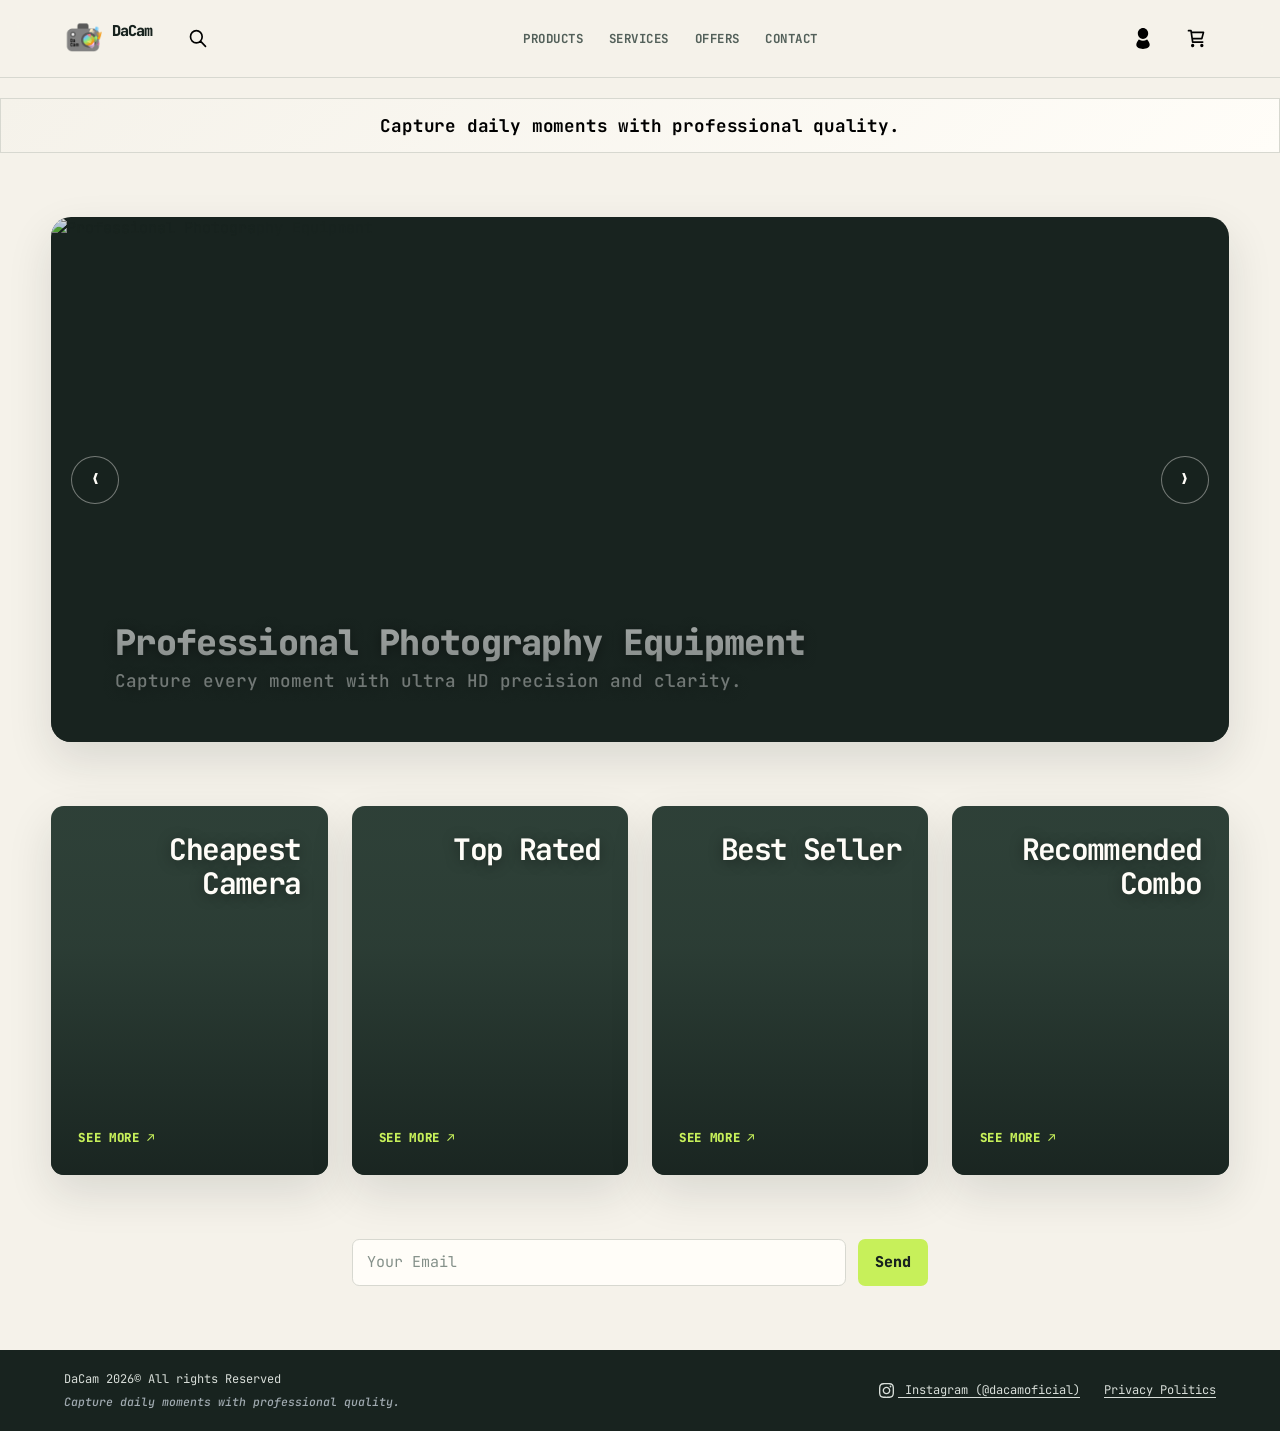
==== commit 2e6aac75: "dsdsad" ====
--- a/index.html
+++ b/index.html
@@ -29,7 +29,7 @@
           <a href="">Services</a>
         </li>
         <li>
-          <a href="">offers</a>
+          <a href="offers.html">Offers</a>
         </li>
         <li>
           <a href="">contact</a>
@@ -56,8 +56,8 @@
       <div class="carousel-slide">
         <img src="https://picsum.photos/id/1016/1200/500" alt="Explore High-Resolution Lenses">
         <div class="carousel-caption">
-          <h2>Explore High-Resolution Lenses</h2>
-          <p>Premium glass optics engineered for wildlife, landscape and sports.</p>
+          <h2>Explore our products</h2>
+          <p>Compare a variety of prices.</p>
         </div>
       </div>
       <div class="carousel-slide">
@@ -74,22 +74,22 @@
   <div class="anuncios">
     <div class="anuncio" id="AN1">
       <h3 class="tituloanunciio">Cheapest Camera</h3>
-      <p class="descripcion" id="desc-barata">The best option at the most affordable market price.</p>
+      <p class="descripcion" id="desc-barata"></p>
       <a href="products.html" id="link-barata">See More</a>
     </div>
     <div class="anuncio" id="AN2">
       <h3 class="tituloanunciio">Top Rated</h3>
-      <p class="descripcion" id="desc-valuada">The camera with the highest customer ratings.</p>
+      <p class="descripcion" id="desc-valuada"></p>
       <a href="products.html" id="link-valuada">See More</a>
     </div>
     <div class="anuncio" id="AN3">
       <h3 class="tituloanunciio">Best Seller</h3>
-      <p class="descripcion" id="desc-vendida">The most popular model chosen by our community.</p>
+      <p class="descripcion" id="desc-vendida"></p>
       <a href="products.html" id="link-vendida">See More</a>
     </div>
     <div class="anuncio" id="AN4">
       <h3 class="tituloanunciio">Recommended Combo</h3>
-      <p class="descripcion" id="desc-combo">Special bundle deal with accessories and great discounts.</p>
+      <p class="descripcion" id="desc-combo"></p>
       <a href="products.html" id="link-combo">See More</a>
     </div>
   </div>
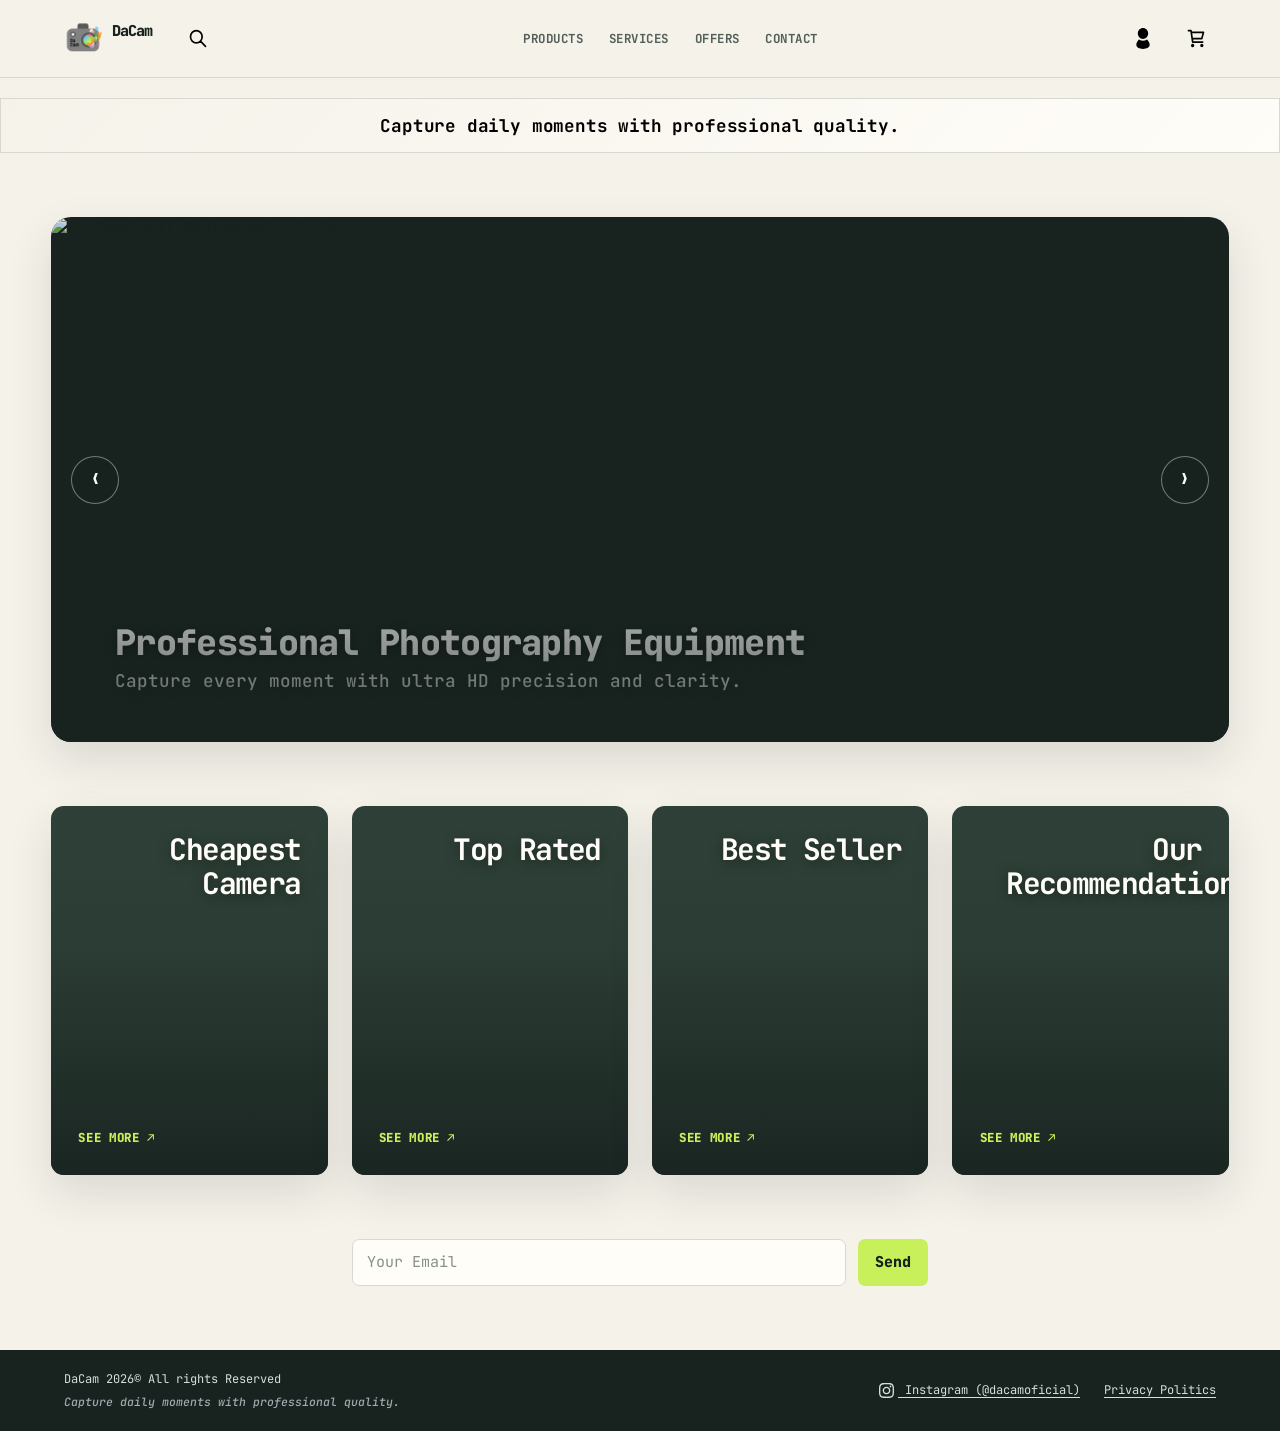
==== commit 6f2f8ba6: "dsadsa" ====
--- a/index.html
+++ b/index.html
@@ -47,7 +47,9 @@
   <div class="carousel">
     <div class="carousel-track">
       <div class="carousel-slide">
-        <img src="https://picsum.photos/id/1015/1200/500" alt="Professional Photography Equipment">
+        <img
+          src="https://encrypted-tbn0.gstatic.com/images?q=tbn:ANd9GcQQTtIkIZZThDMf2Ht6-dzmSVXcXBkNXw19nHNOzA2qMA&s=10"
+          alt="Professional Photography Equipment">
         <div class="carousel-caption">
           <h2>Professional Photography Equipment</h2>
           <p>Capture every moment with ultra HD precision and clarity.</p>
@@ -88,7 +90,7 @@
       <a href="products.html" id="link-vendida">See More</a>
     </div>
     <div class="anuncio" id="AN4">
-      <h3 class="tituloanunciio">Recommended Combo</h3>
+      <h3 class="tituloanunciio">Our Recommendation</h3>
       <p class="descripcion" id="desc-combo"></p>
       <a href="products.html" id="link-combo">See More</a>
     </div>
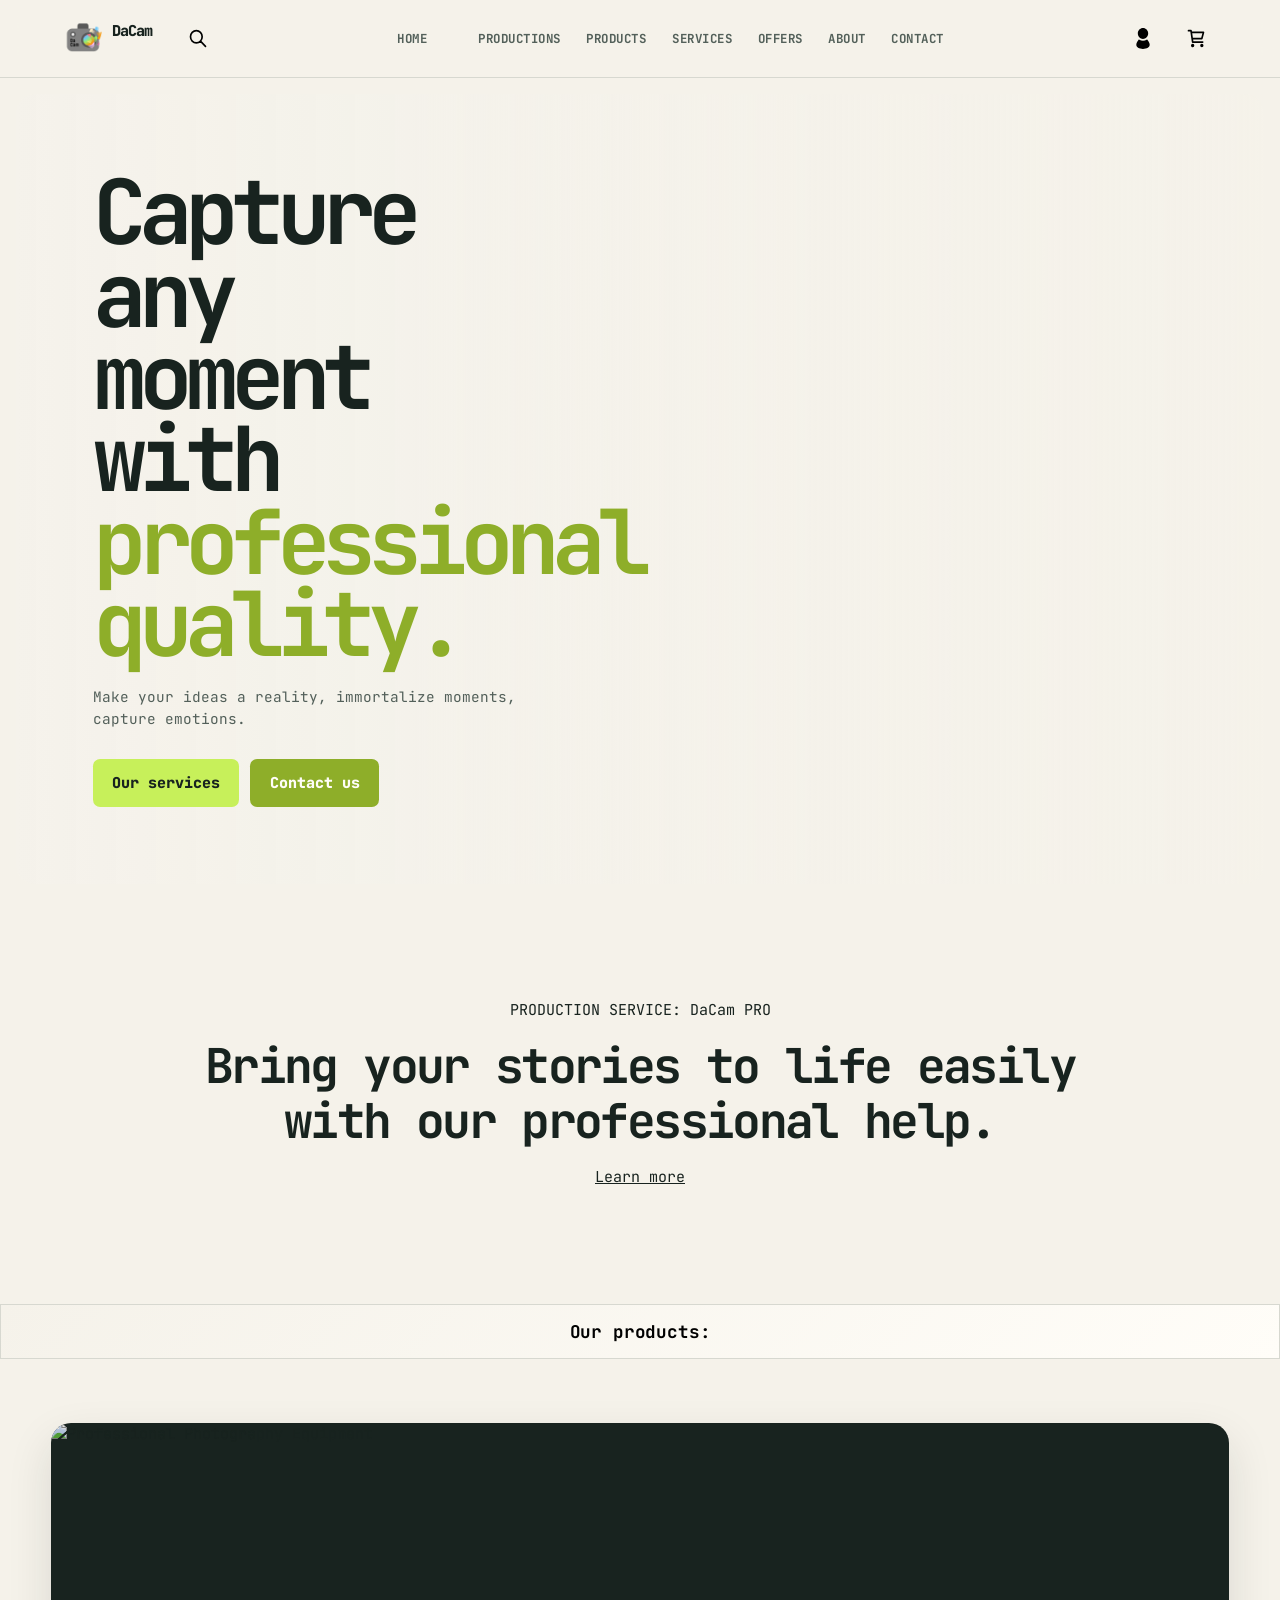
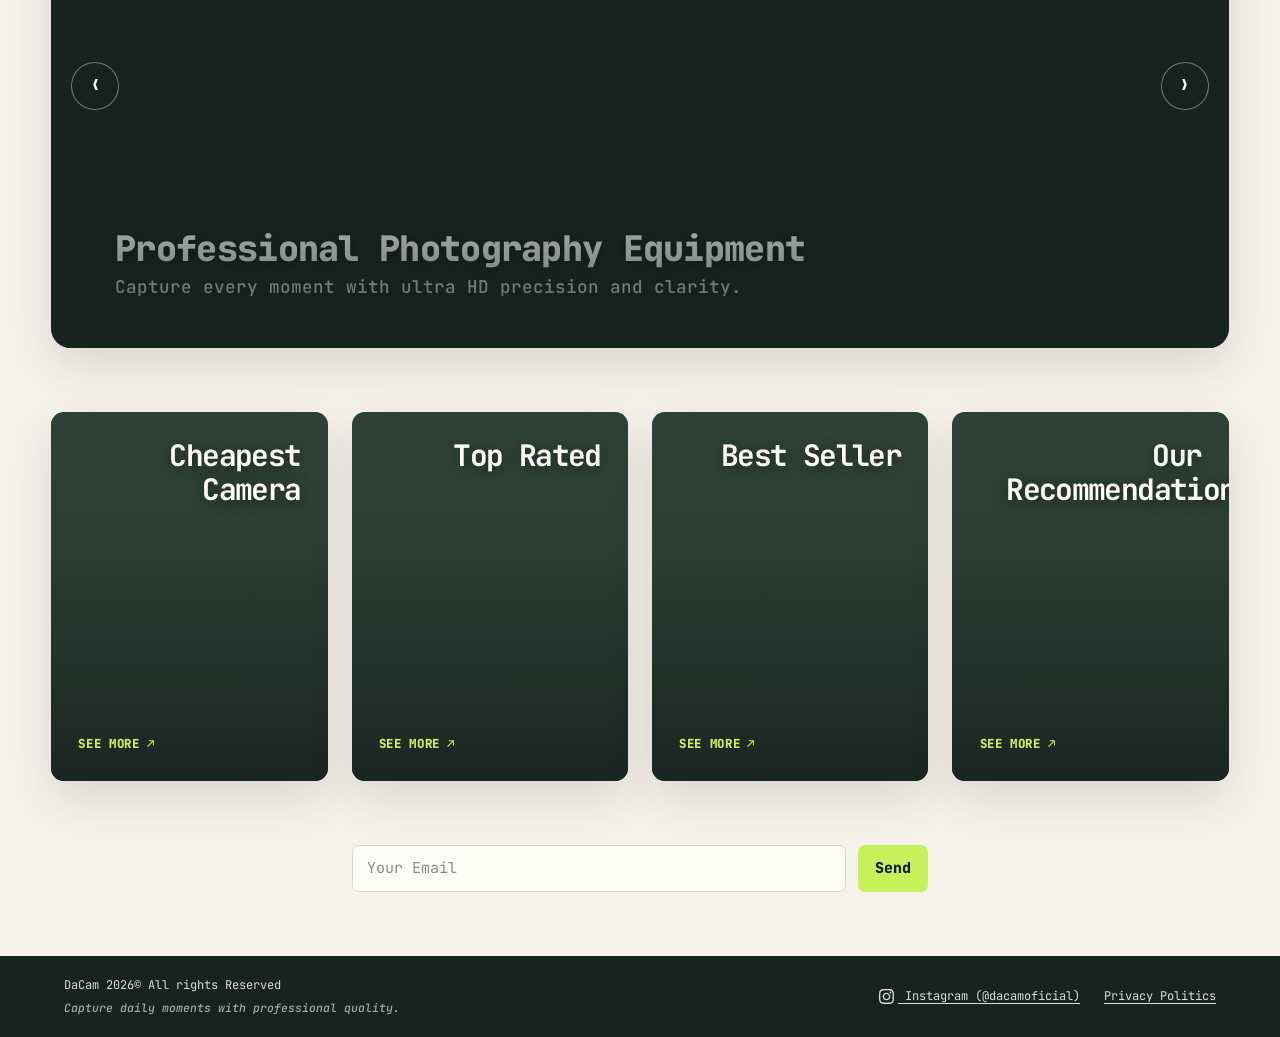
==== commit 341b74c7: "una banda de cosas muchas cosas y lo de dacam pro" ====
--- a/index.html
+++ b/index.html
@@ -13,42 +13,72 @@
 </head>
 
 <body>
-  <header>
-    <a class="logo" href="index.html">
-      <img src="images/DaCam.png" alt="logo">
-      <p>DaCam</p>
-    </a>
-    <div class="options">
-      <button id="search" type="button" aria-label="Buscar"><img src="svgs/search-alt-1-svgrepo-com.svg"
-          alt=""></button>
-      <ul class="nav">
-        <li>
-          <a href="products.html">Products</a>
-        </li>
-        <li>
-          <a href="">Services</a>
-        </li>
-        <li>
-          <a href="offers.html">Offers</a>
-        </li>
-        <li>
-          <a href="">contact</a>
-        </li>
-      </ul>
-      <button id="login" type="button" aria-label="Iniciar sesión"
-        onclick="window.location.href='logins/email.html'"><img src="svgs/person-svgrepo-com.svg" alt=""></button>
-      <button id="cart" type="button" aria-label="Carrito de compras" onclick="window.location.href='carrito.html'"><img
-          src="svgs/cart-shopping-svgrepo-com.svg" alt=""></button>
+      <header>
+        <a class="logo" href="index.html">
+            <img src="images/DaCam.png" alt="logo">
+            <p>DaCam</p>
+        </a>
+        <div class="options">
+            <button id="search" type="button" aria-label="Search"><img src="svgs/search-alt-1-svgrepo-com.svg"
+                    alt=""></button>
+            <ul class="nav">
+                <li>
+                    <a href="index.html">Home</a>
+                </li>
+                <li>
+                <li>
+                    <a href="pro.html">Productions</a>
+                </li>
+                <li>
+                    <a href="products.html">Products</a>
+                </li>
+                <li>
+                    <a href="servicios.html">Services</a>
+                </li>
+                <li>
+                    <a href="offers.html">Offers</a>
+                </li>
+                <li>
+                    <a href="about.html">About</a>
+                </li>
+                <li>
+                    <a href="contacto.html">Contact</a>
+                </li>
+            </ul>
+            <button id="login" type="button" aria-label="Log in" onclick="window.location.href='logins/email.html'"><img src="svgs/person-svgrepo-com.svg"
+                    alt=""></button>
+            <button id="cart" type="button" aria-label="Shopping Cart" onclick="window.location.href='carrito.html'"><img
+                    src="svgs/cart-shopping-svgrepo-com.svg" alt=""></button>
+        </div>
+    </header>
+    <main>
+  <section class="hero">
+    <div class="hero__image"></div>
+    <div class="hero__content">
+      <h1>Capture any moment with <em>professional quality.</em></h1>
+      <p>Make your ideas a reality, immortalize moments, capture emotions.</p>
+      <div class="hero__buttons">
+        <a class="button button--primary" href="servicios.html">Our services</a>
+        <a class="button button--secondary" href="contacto.html">Contact us</a>
+      </div>
     </div>
-  </header>
+  </section>
+
+  <section class="intro">
+    <p class="eyebrow">PRODUCTION SERVICE: DaCam PRO</p>
+    <h2>Bring your stories to life easily with our professional help.</h2>
+          <div class="pro__buttons">
+        <a href="pro.html">Learn more</a>
+      </div>
+  </section>
+</main>
   <div class="brand-slogan-banner">
-    <p class="brand-slogan-text">Capture daily moments with professional quality.</p>
+    <p class="brand-slogan-text">Our products:</p>
   </div>
   <div class="carousel">
     <div class="carousel-track">
       <div class="carousel-slide">
-        <img
-          src="https://encrypted-tbn0.gstatic.com/images?q=tbn:ANd9GcQQTtIkIZZThDMf2Ht6-dzmSVXcXBkNXw19nHNOzA2qMA&s=10"
+        <img src="https://i.pinimg.com/736x/55/2a/4a/552a4a9aef743f1c733a2cb7f6fb415c.jpg"
           alt="Professional Photography Equipment">
         <div class="carousel-caption">
           <h2>Professional Photography Equipment</h2>
--- a/styles/style.css
+++ b/styles/style.css
@@ -11,7 +11,7 @@
 
   --brand: #c7f05a;
   --brand-deep: #8eae29;
-  --accent: #ff6e42;
+  --accent: #8eae29;
   --danger: #b53535;
 
   --radius-sm: .45rem;
@@ -32,7 +32,212 @@
   --transition-normal: 260ms cubic-bezier(.2, .8, .2, 1);
 }
 
-
+body {
+  background: #fff;
+}
+
+.pro {
+  background-color: #18231f;
+}
+
+.site-header {
+  position: relative;
+  min-height: 5.5rem;
+  padding: .8rem clamp(1rem, 5vw, 5rem);
+  background: #fff;
+}
+
+.site-header .logo {
+  color: var(--ink);
+  font-size: 1.35rem;
+}
+
+.site-header nav {
+  display: flex;
+  gap: clamp(1rem, 2.5vw, 2.2rem);
+}
+
+.site-header nav a {
+  color: var(--ink-soft);
+  font-size: .78rem;
+  font-weight: 700;
+  text-decoration: none;
+  text-transform: uppercase;
+}
+
+.header-button {
+  min-height: 2.6rem;
+  padding: .55rem 1rem;
+  color: var(--ink);
+  background: var(--brand);
+  border: 0;
+  border-radius: var(--radius-sm);
+  font-weight: 800;
+}
+
+.hero {
+  position: relative;
+  width: min(100% - 2rem, 90rem);
+  min-height: min(70vh, 42rem);
+  margin: 1rem auto 0;
+  overflow: hidden;
+  display: flex;
+  align-items: center;
+  border-radius: var(--radius-lg);
+  background: var(--paper);
+}
+
+.hero-pro {
+  position: relative;
+  width: min(100% - 2rem, 90rem);
+  min-height: min(70vh, 42rem);
+  margin: 1rem auto 0;
+  overflow: hidden;
+  display: flex;
+  align-items: center;
+  border-radius: var(--radius-lg);
+  background: var(--ink);
+}
+
+.hero__image {
+  position: absolute;
+  inset: 0;
+  background:
+    linear-gradient(90deg, var(--paper) 0%, rgb(245 242 234 / .96) 32%, rgb(245 242 234 / .35) 63%, rgb(245 242 234 / .05) 100%),
+    url("https://wallpaperaccess.com/full/1358215.jpg") center / cover no-repeat;
+  filter: saturate(.9);
+}
+
+.hero__image-pro {
+  position: absolute;
+  inset: 0;
+  background:
+    linear-gradient(90deg, var(--paper) 0%, rgb(245 242 234 / .96) 32%, rgb(245 242 234 / .35) 63%, rgb(245 242 234 / .05) 100%),
+    url("https://static.vecteezy.com/system/resources/previews/002/739/431/large_2x/video-camera-with-blur-background-photo.jpg") center / cover no-repeat;
+  filter: saturate(.9);
+}
+
+.hero__content {
+  position: relative;
+  z-index: 1;
+  width: min(100%, 38rem);
+  padding: clamp(2rem, 6vw, 5.5rem);
+}
+
+.hero h1 {
+  max-width: 35rem;
+  margin: 0 0 1.25rem;
+  font-size: clamp(3rem, 7vw, 6.4rem);
+  line-height: .92;
+  letter-spacing: -.09em;
+}
+
+.hero h1 em {
+  color: var(--brand-deep);
+  font-style: normal;
+}
+
+.hero__content > p:not(.eyebrow) {
+  max-width: 30rem;
+  margin-bottom: 1.8rem;
+  color: var(--ink-soft);
+  font-size: .9rem;
+}
+
+.hero__buttons {
+  display: flex;
+  flex-wrap: wrap;
+  gap: .7rem;
+}
+
+.pro__buttons {
+  margin-top: 2vh;
+}
+.button {
+  display: inline-flex;
+  min-height: 3rem;
+  align-items: center;
+  justify-content: center;
+  padding: .7rem 1.2rem;
+  border-radius: var(--radius-sm);
+  font-weight: 800;
+  text-decoration: none;
+  transition: transform var(--transition-fast), box-shadow var(--transition-fast);
+}
+
+.button:hover {
+  transform: translateY(-2px);
+  box-shadow: 0 8px 18px rgb(24 35 31 / 12%);
+}
+
+.button--primary {
+  color: var(--ink);
+  background: var(--brand);
+}
+
+.button--secondary {
+  color: var(--surface);
+  background: var(--accent);
+}
+
+.intro {
+  width: min(100% - 2rem, 60rem);
+  margin: clamp(4rem, 9vw, 8rem) auto;
+  text-align: center;
+}
+
+.intro h2 {
+  margin: 0;
+  font-size: clamp(1.8rem, 4vw, 3rem);
+}
+
+.site-footer {
+  display: flex;
+  align-items: center;
+  justify-content: space-between;
+  gap: 1rem;
+  margin-top: 3rem;
+  padding: 1.5rem clamp(1rem, 5vw, 5rem);
+  color: #d8ded9;
+  background: var(--ink);
+  font-size: .75rem;
+}
+
+.site-footer a {
+  color: inherit;
+}
+
+@media (max-width: 700px) {
+  .site-header {
+    flex-wrap: wrap;
+    gap: 1rem;
+  }
+
+  .site-header nav {
+    order: 3;
+    width: 100%;
+    justify-content: space-between;
+  }
+
+  .hero {
+    min-height: 36rem;
+  }
+
+  .hero__image {
+    background:
+      linear-gradient(90deg, rgb(245 242 234 / .98) 0%, rgb(245 242 234 / .88) 55%, rgb(245 242 234 / .35) 100%),
+      url("https://picsum.photos/seed/homehero/1200/1000") center / cover no-repeat;
+  }
+
+  .hero__content {
+    padding: 2rem;
+  }
+
+  .site-footer {
+    flex-direction: column;
+    align-items: flex-start;
+  }
+}
 /* ============================================================
    RESET / BASE
    ============================================================ */
@@ -1372,7 +1577,7 @@
   -webkit-box-orient: vertical;
   overflow: hidden;
 }
-
+/* contacto */
 /* Calificacion */
 .producto__rating {
   display: flex;
@@ -1833,4 +2038,40 @@
     animation-duration: .01ms !important;
     animation-iteration-count: 1 !important;
   }
+}
+
+#contenido {
+  display: flex;
+  flex-direction: column;
+  justify-content: center;
+  align-items: center;
+}
+
+#servicios-titulo {
+  display: flex;
+  justify-content: center;
+  align-items: center;
+  flex-direction: column;
+  width: 28vw;
+}
+
+#servicios-titulo h1 {
+  font-size: clamp(1.5rem, 3vw, 2.4rem);
+  margin-top: 2vw;
+}
+
+#servicios-titulo h2 {
+  font-size: clamp(1.5rem, 1.2vw, 2.4rem);
+  margin-bottom: 2vw;
+}
+
+.servicio {
+  background-color: #8eae29;
+  padding: 2vw;
+  margin: 4vw;
+  border-radius: 25px;
+}
+
+.contacto {
+  background-color: #18231f;
 }
